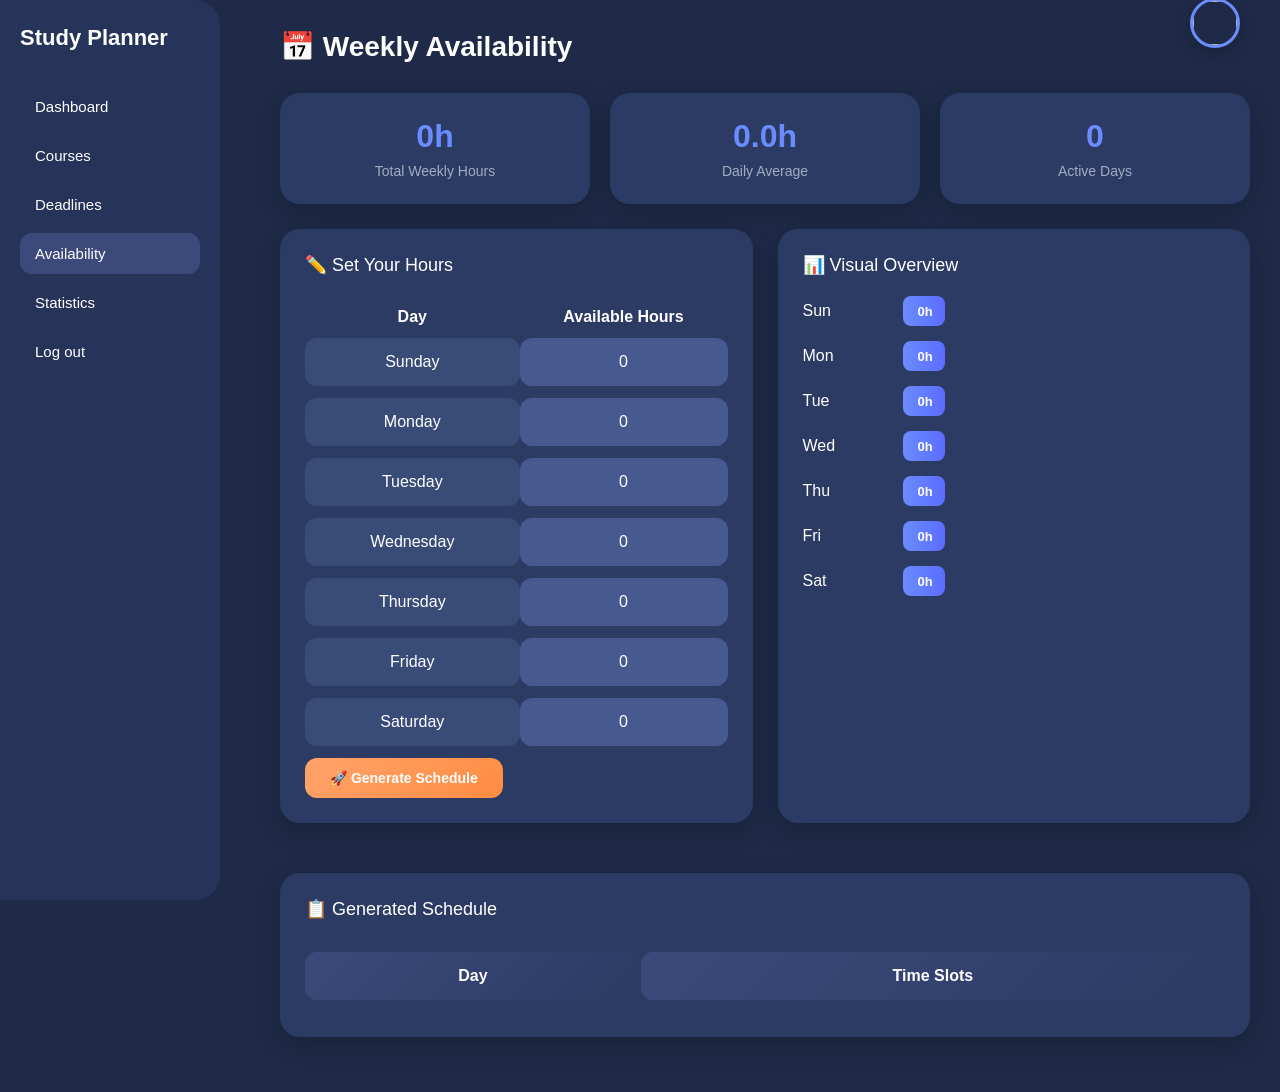
==== availability.html @ 5db8376b "Add files via upload" ====
<!DOCTYPE html>
<html>
<head>
<meta charset="UTF-8">
<title>Weekly Availability</title>
<link rel="stylesheet" href="style.css">

</head>

<body>
<body onload="loadUserProfile();">

<div class="sidebar">
  <h2>Study Planner</h2>
  <a href="dashboard.html">Dashboard</a>
  <a href="courses.html">Courses</a>
  <a href="deadlines.html">Deadlines</a>
  <a href="availability.html" class="active">Availability</a>
  <a href="statistics.html">Statistics</a>
  <a href="index.html">Log out</a>
</div>

<div class="main">
  <h1>📅 Weekly Availability</h1>
<div class="top-user">
  <span id="userNameDisplay"></span>
  <img id="userAvatar" class="user-avatar">
</div>

  <!-- Stats -->
  <div class="availability-stats">
    <div class="stat-box">
      <div class="number" id="totalHours">0h</div>
      <div class="label">Total Weekly Hours</div>
    </div>
    <div class="stat-box">
      <div class="number" id="avgHours">0h</div>
      <div class="label">Daily Average</div>
    </div>
    <div class="stat-box">
      <div class="number" id="activeDays">0</div>
      <div class="label">Active Days</div>
    </div>
  </div>

  <!-- Grid -->
  <div class="availability-grid">
    
    <!-- Input Table -->
    <div class="card">
      <h3 class="section-title">✏️ Set Your Hours</h3>
      <table id="availabilityTable">
        <tr>
          <th>Day</th>
          <th>Available Hours</th>
        </tr>
        <tr><td>Sunday</td><td contenteditable="true">0</td></tr>
        <tr><td>Monday</td><td contenteditable="true">0</td></tr>
        <tr><td>Tuesday</td><td contenteditable="true">0</td></tr>
        <tr><td>Wednesday</td><td contenteditable="true">0</td></tr>
        <tr><td>Thursday</td><td contenteditable="true">0</td></tr>
        <tr><td>Friday</td><td contenteditable="true">0</td></tr>
        <tr><td>Saturday</td><td contenteditable="true">0</td></tr>
      </table>
      <button id="saveAvailability">🚀 Generate Schedule</button>
    </div>

    <!-- Visual Overview -->
    <div class="card">
      <h3 class="section-title">📊 Visual Overview</h3>
      <div id="visualBars"></div>
    </div>

  </div>

  <!-- Generated Schedule -->
  <div class="card" style="margin-top: 25px;">
    <h3 class="section-title">📋 Generated Schedule</h3>
    <table id="scheduleTable">
      <thead>
        <tr>
          <th>Day</th>
          <th>Time Slots</th>
        </tr>
      </thead>
      <tbody></tbody>
    </table>
  </div>

</div>

<script>
let availability = JSON.parse(localStorage.getItem("availability")) || {
  "Sunday": 0, "Monday": 0, "Tuesday": 0, "Wednesday": 0,
  "Thursday": 0, "Friday": 0, "Saturday": 0
};

function populateTable() {
  const table = document.getElementById("availabilityTable");
  for (let i = 1; i < table.rows.length; i++) {
    const day = table.rows[i].cells[0].innerText;
    table.rows[i].cells[1].innerText = availability[day];
  }
  updateStats();
  renderBars();
}

function updateStats() {
  const values = Object.values(availability);
  const total = values.reduce((a, b) => a + b, 0);
  const avg = (total / 7).toFixed(1);
  const active = values.filter(v => v > 0).length;

  document.getElementById("totalHours").innerText = total + "h";
  document.getElementById("avgHours").innerText = avg + "h";
  document.getElementById("activeDays").innerText = active;
}

function renderBars() {
  const container = document.getElementById("visualBars");
  const maxHours = Math.max(...Object.values(availability), 1);

  container.innerHTML = Object.entries(availability).map(([day, hours]) => {
    const width = (hours / maxHours) * 100;
    return `
      <div class="day-bar">
        <span class="day-name">${day.slice(0, 3)}</span>
        <div class="bar" style="width: ${Math.max(width, 10)}%">${hours}h</div>
      </div>
    `;
  }).join('');
}

function generateSchedule() {
  const table = document.getElementById("availabilityTable");
  const scheduleBody = document.querySelector("#scheduleTable tbody");
  scheduleBody.innerHTML = "";

  for (let i = 1; i < table.rows.length; i++) {
    const day = table.rows[i].cells[0].innerText;
    const hours = parseInt(table.rows[i].cells[1].innerText) || 0;
    availability[day] = hours;

    const tr = document.createElement("tr");
    const tdDay = document.createElement("td");
    tdDay.innerText = day;
    
    const tdSlots = document.createElement("td");
    let slots = "";
    for (let h = 0; h < hours; h++) {
      slots += '<span class="time-block"></span>';
    }
    tdSlots.innerHTML = slots || "—";

    tr.appendChild(tdDay);
    tr.appendChild(tdSlots);
    scheduleBody.appendChild(tr);
  }

  localStorage.setItem("availability", JSON.stringify(availability));
  updateStats();
  renderBars();
}

populateTable();
document.getElementById("saveAvailability").addEventListener("click", generateSchedule);
</script>

</body>
</html>
---- style.css ----
/* ===========================
   RESET & BASE
=========================== */
* {
  margin: 0;
  padding: 0;
  box-sizing: border-box;
}

body {
  font-family: 'Poppins', sans-serif;
  background: #1e2a47;
  color: white;
  min-height: 100vh;
  overflow-x: hidden;
}

/* ===========================
   SIDEBAR (Dashboard Pages)
=========================== */
.sidebar {
  width: 220px;
  background: #26345a;
  padding: 25px 20px;
  height: 100vh;
  position: fixed;
  top: 0;
  left: 0;
  border-top-right-radius: 25px;
  border-bottom-right-radius: 25px;
}

.sidebar h2 {
  margin-bottom: 35px;
  font-size: 22px;
  font-weight: 600;
}

.sidebar a {
  display: block;
  color: white;
  text-decoration: none;
  padding: 12px 15px;
  margin: 8px 0;
  border-radius: 12px;
  transition: 0.3s;
  font-size: 15px;
}

.sidebar a:hover,
.sidebar a.active {
  background: #3b4a7a;
  font-weight: 500;
}

/* ===========================
   MAIN CONTENT (Dashboard Pages)
=========================== */
.main {
  margin-left: 250px;
  padding: 30px;
  min-height: 100vh;
}

.main h1 {
  margin-bottom: 30px;
  font-size: 28px;
  font-weight: 600;
}

/* ===========================
   CARDS (Dashboard Pages)
=========================== */
.card {
  background: #2b3b63;
  padding: 25px;
  border-radius: 20px;
  margin-bottom: 25px;
  box-shadow: 0 8px 25px rgba(0, 0, 0, 0.2);
}

.card h3 {
  margin-bottom: 20px;
  font-size: 18px;
  font-weight: 500;
}

/* ===========================
   TABLES
=========================== */
table {
  width: 100%;
  border-collapse: separate;
  border-spacing: 0 12px;
}

table thead th {
  background: linear-gradient(135deg, #3b4a7a, #2b3b63);
  padding: 15px 20px;
  border-radius: 12px;
  font-weight: 600;
  text-align: center;
}

table tbody td {
  background: #394b77;
  padding: 15px 20px;
  border-radius: 12px;
  text-align: center;
  transition: 0.3s;
}

table tbody tr:hover td {
  background: #475a90;
}

table td[contenteditable="true"] {
  background: #475a90;
  cursor: text;
}

table td[contenteditable="true"]:focus {
  outline: 2px solid #6a8cff;
  background: #5a6a9a;
}

/* ===========================
   BUTTONS (Dashboard Pages)
=========================== */
button {
  padding: 12px 25px;
  border: none;
  border-radius: 12px;
  cursor: pointer;
  font-weight: bold;
  font-size: 14px;
  transition: 0.3s;
}

button:hover {
  transform: scale(1.05);
}

button:not(.btn-edit):not(.btn-delete):not(.btn-secondary):not(.logout-btn):not(.toggle-btn) {
  background: linear-gradient(135deg, #6a8cff, #5b6cff);
  color: white;
}

.btn-edit {
  background: #fbbf24;
  color: #1e2a47;
  padding: 8px 16px;
  margin: 0 5px;
  border-radius: 8px;
}

.btn-edit:hover { background: #f59e0b; }

.btn-delete {
  background: #f87171;
  color: white;
  padding: 8px 16px;
  margin: 0 5px;
  border-radius: 8px;
}

.btn-delete:hover { background: #ef4444; }

#saveAvailability {
  background: linear-gradient(135deg, #ffa36a, #ff8c42);
  color: white;
}

#saveAvailability:hover {
  background: linear-gradient(135deg, #ff8c42, #ff7a2e);
}

/* ===========================
   INPUTS (Dashboard Pages)
=========================== */
input[type="text"],
input[type="number"],
input[type="date"],
input[type="email"],
input[type="password"] {
  padding: 12px 20px;
  border-radius: 12px;
  border: none;
  background: #394b77;
  color: white;
  font-size: 14px;
  transition: 0.3s;
}

input::placeholder { color: #a0aec0; }

input:focus {
  outline: 2px solid #6a8cff;
  background: #475a90;
}

/* ===========================
   STATS CARDS
=========================== */
.stats-cards,
.course-stats,
.deadline-stats,
.availability-stats {
  display: flex;
  gap: 20px;
  margin-bottom: 25px;
}

.stat-box, .stat-card {
  flex: 1;
  background: #2b3b63;
  padding: 25px;
  border-radius: 20px;
  text-align: center;
  box-shadow: 0 8px 25px rgba(0, 0, 0, 0.2);
}

.stat-box .number, .stat-card .number {
  font-size: 32px;
  font-weight: bold;
  color: #6a8cff;
}

.stat-box .label, .stat-card .label {
  font-size: 14px;
  color: #a0aec0;
  margin-top: 8px;
}

.stat-box.urgent .number { color: #f87171; }
.stat-box.soon .number   { color: #fbbf24; }
.stat-box.normal .number { color: #4ade80; }

/* ===========================
   GRID LAYOUTS
=========================== */
.dashboard-grid {
  display: grid;
  grid-template-columns: 2fr 1fr;
  gap: 25px;
  margin-bottom: 25px;
}

.bottom-grid {
  display: grid;
  grid-template-columns: repeat(3, 1fr);
  gap: 25px;
}

.forms-grid {
  display: grid;
  grid-template-columns: 1fr 1fr;
  gap: 20px;
  margin-bottom: 25px;
}

.availability-grid, .stats-container {
  display: grid;
  grid-template-columns: 1fr 1fr;
  gap: 25px;
  margin-bottom: 25px;
}

/* ===========================
   FORM LAYOUTS
=========================== */
.add-form, .form-row {
  display: flex;
  gap: 15px;
  align-items: center;
  flex-wrap: wrap;
  margin-bottom: 20px;
}

.add-form input, .form-row input {
  flex: 1;
  min-width: 150px;
}

.form-card {
  background: #2b3b63;
  padding: 25px;
  border-radius: 20px;
}

.form-card h3 {
  margin-bottom: 20px;
  display: flex;
  align-items: center;
  gap: 10px;
}

/* ===========================
   PRIORITY BADGES
=========================== */
.priority-high {
  background: #f87171;
  padding: 5px 12px;
  border-radius: 20px;
  font-size: 12px;
  font-weight: bold;
}

.priority-medium {
  background: #fbbf24;
  color: #1e2a47;
  padding: 5px 12px;
  border-radius: 20px;
  font-size: 12px;
  font-weight: bold;
}

.priority-low {
  background: #4ade80;
  color: #1e2a47;
  padding: 5px 12px;
  border-radius: 20px;
  font-size: 12px;
  font-weight: bold;
}

/* ===========================
   TYPE BADGES
=========================== */
.type-assignment {
  background: #8b5cf6;
  padding: 5px 12px;
  border-radius: 20px;
  font-size: 12px;
}

.type-exam {
  background: #ec4899;
  padding: 5px 12px;
  border-radius: 20px;
  font-size: 12px;
}

/* ===========================
   HORIZONTAL BARS (Availability)
=========================== */
.day-bar, .bar-row {
  display: flex;
  align-items: center;
  margin-bottom: 15px;
}

.day-bar .day-name, .bar-row .day-name {
  width: 100px;
  font-weight: 500;
}

.day-bar .bar, .bar-row .bar {
  height: 30px;
  background: linear-gradient(90deg, #6a8cff, #5b6cff);
  border-radius: 8px;
  display: flex;
  align-items: center;
  justify-content: flex-end;
  padding-right: 12px;
  color: white;
  font-weight: bold;
  font-size: 13px;
  min-width: 40px;
  transition: 0.3s;
}

.day-bar .bar:hover, .bar-row .bar:hover { transform: scaleX(1.02); }

/* ===========================
   VERTICAL BARS (Performance)
=========================== */
.performance-bars {
  display: flex;
  align-items: flex-end;
  gap: 15px;
  height: 150px;
  padding-top: 20px;
}

.bar-item {
  display: flex;
  flex-direction: column;
  align-items: center;
  gap: 8px;
}

.bar-item .bar {
  width: 35px;
  background: linear-gradient(180deg, #6a8cff, #5b6cff);
  border-radius: 8px 8px 0 0;
  transition: 0.3s;
}

.bar-item .bar:hover {
  transform: scaleY(1.05);
  background: linear-gradient(180deg, #8ba4ff, #6a8cff);
}

.bar-label {
  font-size: 11px;
  color: #a0aec0;
  text-align: center;
}

/* ===========================
   TIME BLOCKS
=========================== */
.time-block {
  display: inline-block;
  width: 25px;
  height: 25px;
  background: linear-gradient(135deg, #6a8cff, #5b6cff);
  border-radius: 5px;
  margin: 2px;
}

/* ===========================
   PROGRESS CIRCLES
=========================== */
.visit-circles {
  display: flex;
  gap: 15px;
  flex-wrap: wrap;
}

.circle {
  width: 70px;
  height: 70px;
  border-radius: 50%;
  background: conic-gradient(#6a8cff var(--percent), #394b77 0);
  display: flex;
  align-items: center;
  justify-content: center;
  position: relative;
}

.circle::before {
  content: '';
  position: absolute;
  width: 50px;
  height: 50px;
  background: #2b3b63;
  border-radius: 50%;
}

.circle span {
  position: relative;
  z-index: 1;
  font-size: 14px;
  font-weight: bold;
}

.circle-label {
  text-align: center;
  font-size: 11px;
  color: #a0aec0;
  margin-top: 5px;
}

/* ===========================
   LIST ITEMS
=========================== */
.course-item, .deadline-item, .teacher-item {
  display: flex;
  justify-content: space-between;
  align-items: center;
  padding: 15px;
  background: #394b77;
  border-radius: 12px;
  margin-bottom: 10px;
  transition: 0.3s;
}

.course-item:hover, .deadline-item:hover, .teacher-item:hover { background: #475a90; }

.course-item .hours {
  background: #6a8cff;
  padding: 5px 12px;
  border-radius: 20px;
  font-size: 12px;
  font-weight: bold;
}

.deadline-info h4, .teacher-info h4 {
  font-size: 14px;
  margin-bottom: 3px;
}

.deadline-info span, .teacher-info span {
  font-size: 12px;
  color: #a0aec0;
}

.days-left {
  padding: 5px 12px;
  border-radius: 20px;
  font-size: 12px;
  font-weight: bold;
}

.days-left.urgent { background: #f87171; }
.days-left.soon   { background: #fbbf24; color: #1e2a47; }
.days-left.normal { background: #4ade80; color: #1e2a47; }

/* ===========================
   TEACHER AVATAR
=========================== */
.teacher-avatar {
  width: 40px;
  height: 40px;
  border-radius: 50%;
  background: #6a8cff;
  display: flex;
  align-items: center;
  justify-content: center;
  font-weight: bold;
}

/* ===========================
   WELCOME CARD
=========================== */
.welcome-card {
  background: linear-gradient(135deg, #6a8cff, #5b6cff);

  padding: 30px;
  border-radius: 30px;
  margin-bottom: 30px;
  display: flex;
  justify-content: space-between;
  align-items: center;
}

.welcome-card h2 { font-size: 28px; margin-bottom: 8px; }
.welcome-card p  { color: #e2e8f0; font-size: 16px; }

/* ===========================
   SECTION TITLE
=========================== */
.section-title {
  margin-bottom: 20px;
  font-size: 18px;
  display: flex;
  align-items: center;
  gap: 10px;
}

/* ===========================
   EMPTY STATE
=========================== */
.empty-state, #emptyMsg {
  text-align: center;
  padding: 40px;
  color: #a0aec0;
}

.empty-state span, #emptyMsg span {
  font-size: 50px;
  display: block;
  margin-bottom: 15px;
}

/* ===========================
   STATUS COLORS
=========================== */
.status-completed { color: #4ade80; }
.status-missed    { color: #f87171; }

/* ===========================
   LANDING PAGE (index.html)
   Scoped under .landing-page
=========================== */
.landing-page {
  background: linear-gradient(135deg, #f5f5f5, #ffffff);
  color: #333;
}

.landing-page .container {
  display: flex;
  min-height: 100vh;
}

.landing-page .overlay {
  position: fixed;
  top: 0; left: 0;
  width: 100%; height: 100%;
  background: rgba(0, 0, 0, 0.3);
  backdrop-filter: blur(5px);
  opacity: 0;
  visibility: hidden;
  transition: 0.3s;
  z-index: 1000;
}

.landing-page .overlay.active {
  opacity: 1;
  visibility: visible;
}

.landing-page .sidebar {
  width: 250px;
  position: fixed;
  top: 0;
  left: -250px;
  height: 100%;
  background: linear-gradient(135deg, #ffffff, #e0e5f2);
  display: flex;
  flex-direction: column;
  align-items: center;
  padding-top: 60px;
  box-shadow: 2px 0 20px rgba(0, 0, 0, 0.2);
  transition: left 0.3s ease;
  z-index: 1001;
  border-radius: 0;
}

.landing-page .main {
  flex: 1;
  display: flex;
  flex-direction: column;
  margin-left: 0;
  padding: 0;
  min-height: 100vh;
}

.landing-page .header {
  display: flex;
  align-items: center;
  justify-content: space-between;
  padding: 0 20px;
  height: 60px;
  background-color: #ffffff;
  box-shadow: 0 5px 15px rgba(0, 0, 0, 0.1);
}

.landing-page .header h1 {
  font-size: 30px;
  color: #1e3f7f;
  position: absolute;
  left: 50%;
  transform: translateX(-50%);
  margin-bottom: 0;
}

.landing-page .logo {
  width: 150px;
  margin-left: 10px;
}

.landing-page .toggle-btn {
  font-size: 26px;
  background: none;
  border: none;
  cursor: pointer;
  padding: 0;
}

.landing-page .toggle-btn:hover { transform: none; }

.landing-page .header-button button {
  background-color: #1e3f7f;
  color: #f5f5f5;
  padding: 12px 25px;
  border-radius: 20px;
}

.landing-page .header-button button:hover {
  background-color: #6190E8;
  transform: none;
}

.landing-page .hero {
  flex: 1;
  text-align: center;
  padding: 50px;
  background: linear-gradient(120deg, #ff9f43, #ff6b6b, #1e3f7f);
  background-size: 400% 400%;
  animation: gradientBG 12s ease infinite;
  color: white;
}

.landing-page .hero h2 { font-size: 40px; }

.landing-page .hero button {
  padding: 12px 25px;
  border-radius: 20px;
}

@keyframes gradientBG {
  0%   { background-position: 0% 50%; }
  50%  { background-position: 100% 50%; }
  100% { background-position: 0% 50%; }
}

.landing-page .section {
  padding: 60px;
  text-align: center;
  color: #333;
}

.landing-page .cards {
  display: flex;
  gap: 20px;
  justify-content: center;
  flex-wrap: wrap;
}

.landing-page .card {
  background: #f3f3f3;
  width: 220px;
  height: 180px;
  border-radius: 20px;
  text-align: center;
  padding: 25px;
  cursor: pointer;
  transition: 0.4s;
  position: relative;
  overflow: hidden;
  box-shadow: none;
  margin-bottom: 0;
  color: #333;
}

.landing-page .card i {
  font-size: 40px;
  color: #1e3f7f;
  margin-bottom: 15px;
}

.landing-page .card h4 {
  margin: 10px 0;
  color: #0b3c5d;
  transition: 0.3s;
}

.landing-page .card:hover {
  background: #1e3f7f;
  transform: translateY(-10px);
}

.landing-page .card:hover i { color: white; }

.landing-page .card:hover h4 {
  opacity: 0;
  transform: translateY(-20px);
}

.landing-page .card p {
  opacity: 0;
  transform: translateY(20px);
  font-size: 14px;
  color: white;
  transition: 0.3s;
  position: absolute;
  bottom: 20px;
  left: 20px;
  right: 20px;
}

.landing-page .card:hover p {
  opacity: 1;
  transform: translateY(0);
}

.landing-page footer {
  background: #333;
  color: #fff;
  text-align: center;
  padding: 20px;
}

.landing-page .logout-btn {
  background: #1e3f7f;
  color: white;
  border-radius: 20px;
  padding: 10px 20px;
}

.landing-page .logout-btn:hover {
  background: #6190E8;
  transform: none;
}

.landing-page .profile {
  width: 80px;
  border-radius: 50%;
  margin-bottom: 20px;
}

/* ===========================
   RESPONSIVE
=========================== */
@media (max-width: 1200px) {
  .bottom-grid { grid-template-columns: 1fr 1fr; }
}

@media (max-width: 992px) {
  .dashboard-grid,
  .availability-grid,
  .stats-container,
  .forms-grid { grid-template-columns: 1fr; }
  .bottom-grid { grid-template-columns: 1fr; }
}

@media (max-width: 768px) {
  .sidebar {
    width: 100%;
    height: auto;
    position: relative;
    border-radius: 0;
    padding: 15px;
  }
  .sidebar a { display: inline-block; margin: 5px; }
  .main { margin-left: 0; padding: 20px; }
  .stats-cards, .course-stats, .deadline-stats, .availability-stats { flex-direction: column; }
  .add-form, .form-row { flex-direction: column; }
  .add-form input, .form-row input { width: 100%; }
}

/*صفحه الي  ترحب */
.success-page {
  width:100%;
  height:100vh;
  display:flex;
  flex-direction:column;
  justify-content:center;
  align-items:center;
  background:linear-gradient(135deg,#e9f1ff,#cfe0ff);
  text-align:center;
}
.success-page h1 {
  color:#1e3f7f;
  margin-bottom:20px;
}
.success-page p {
  font-size:18px;
  color:#333;
}



.top-user {
  position: absolute;
  top: 25px;
  right: 30px;
  display: flex;
  align-items: center;
  gap: 12px;
  z-index: 10;
}

.top-user .user-name {
  font-size: 18px;
  font-weight: 600;
  color: #ffffff;
}

.user-avatar {
  width: 45px;
  height: 45px;
  border-radius: 50%;
  object-fit: cover;
  border: 3px solid #6a8cff;
  box-shadow: 0 4px 12px rgba(0,0,0,0.2);
}
.brand-logo {
  width: 180px;
  display: flex;
  justify-content: center;
  margin-bottom: 25px;
}

.brand-img {
  width: 100%;
  object-fit: contain;
}

.top-user {
  position: absolute;
  top: -2px;
  right: 40px;
  display: flex;
  align-items: center;
  gap: 12px;
  z-index: 10;
}

#userNameDisplay {
  font-size: 20px;
  font-weight: 600;
  color: white;
}

.user-avatar {
  width: 50px;
  height: 50px;
  border-radius: 50%;
  object-fit: cover;
  border: 3px solid #6a8cff;
  box-shadow: 0 5px 15px rgba(0,0,0,0.2);
}
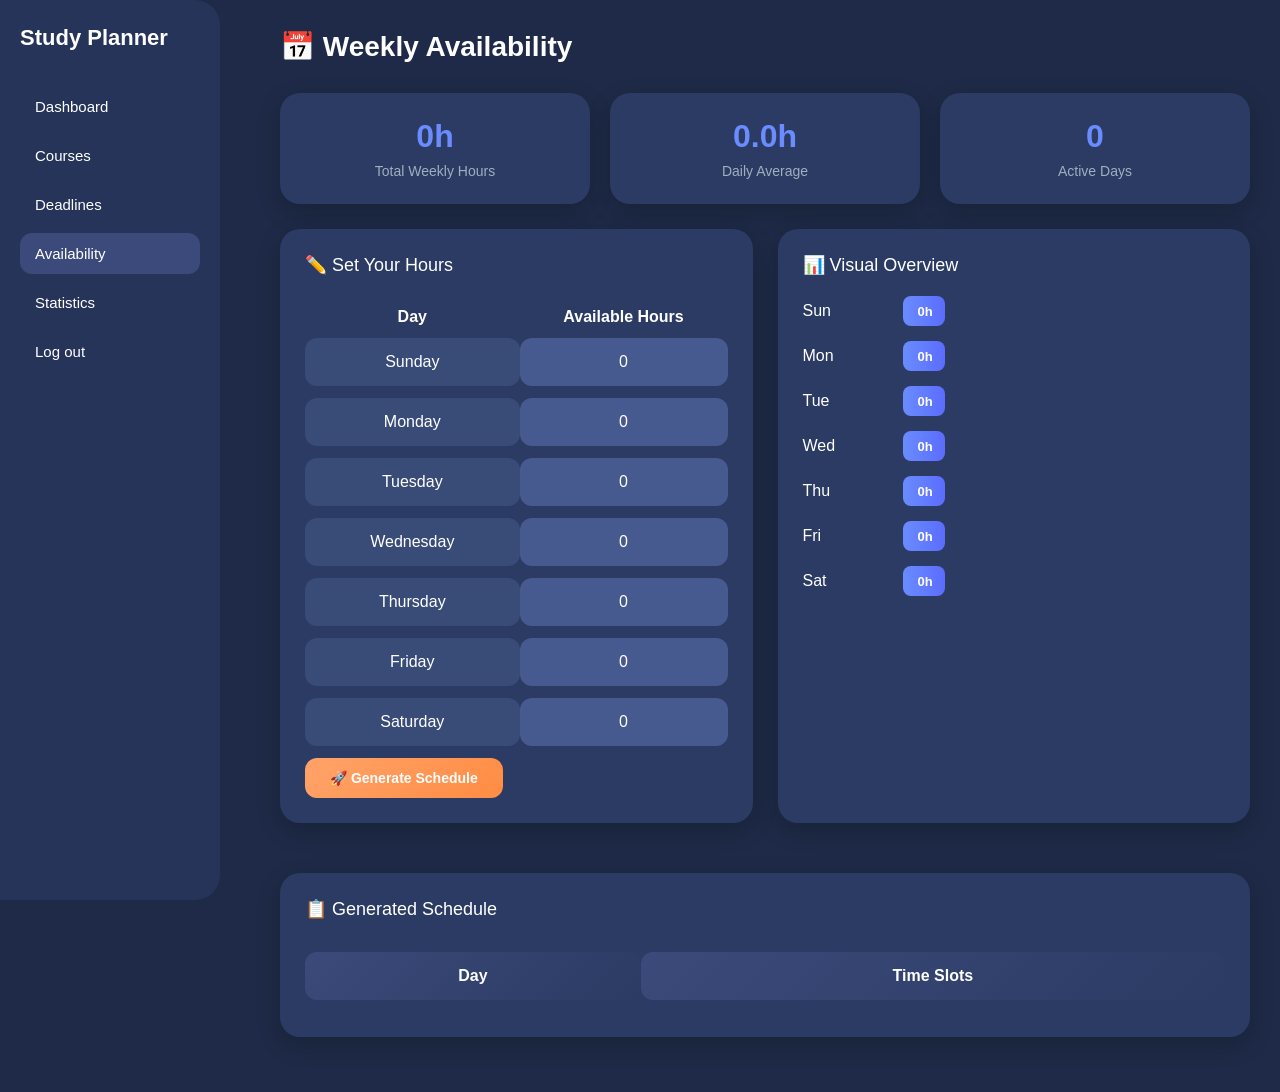
==== commit 3837d0de: "Update availability.html" ====
--- a/availability.html
+++ b/availability.html
@@ -22,10 +22,7 @@
 
 <div class="main">
   <h1>📅 Weekly Availability</h1>
-<div class="top-user">
-  <span id="userNameDisplay"></span>
-  <img id="userAvatar" class="user-avatar">
-</div>
+
 
   <!-- Stats -->
   <div class="availability-stats">
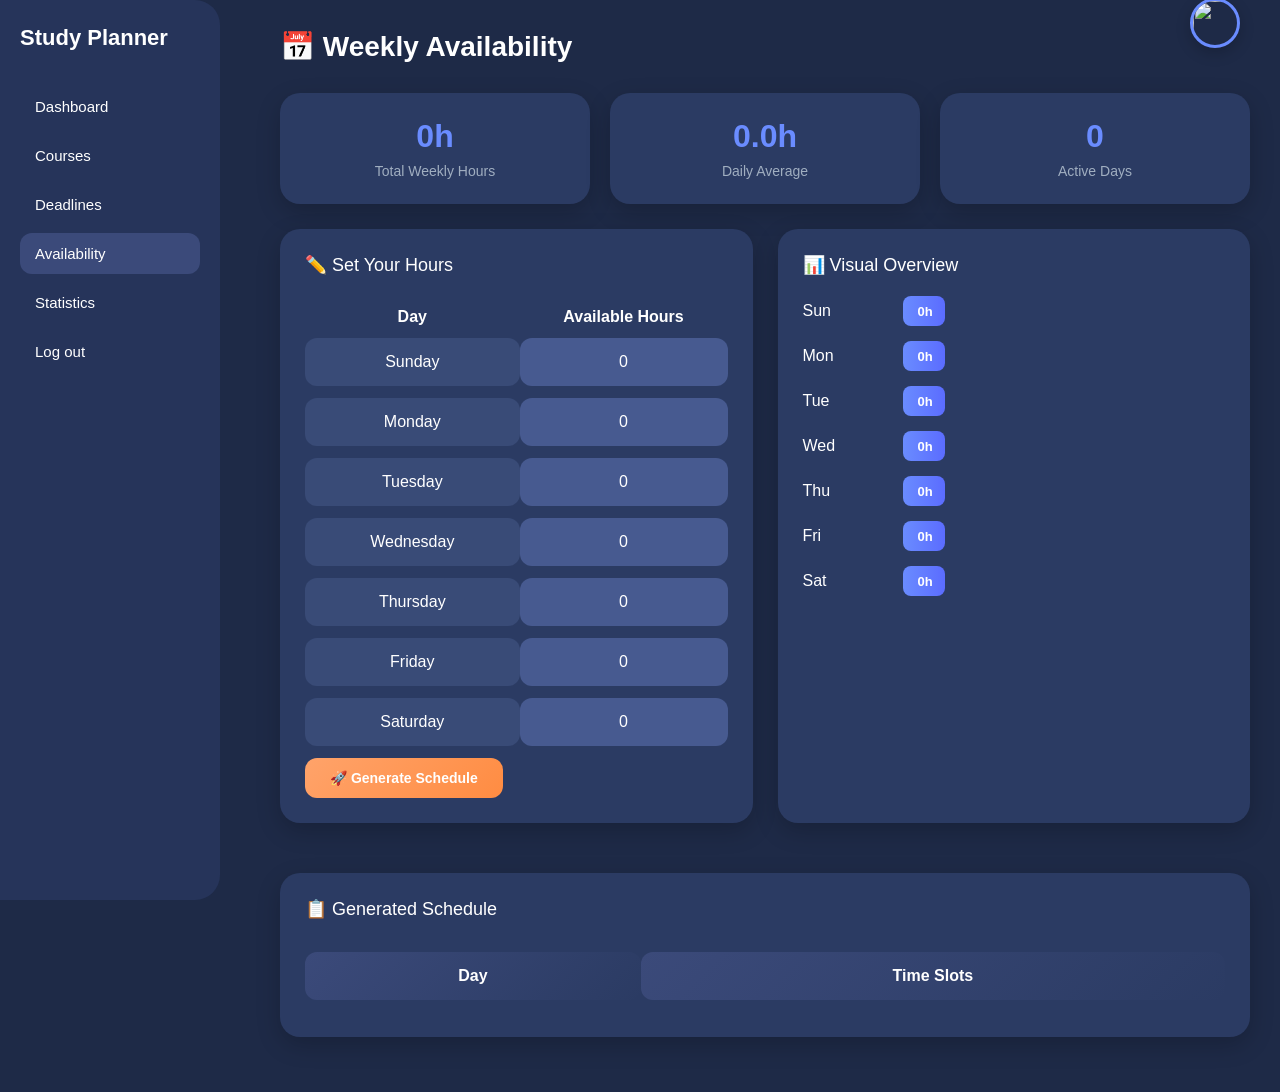
==== commit 142695bf: "Add user display section to availability page" ====
--- a/availability.html
+++ b/availability.html
@@ -22,7 +22,10 @@
 
 <div class="main">
   <h1>📅 Weekly Availability</h1>
-
+<div class="top-user">
+  <span id="userNameDisplay"></span>
+  <img id="userAvatar" class="user-avatar" src="c:\Users\danam\Desktop\web-project5\female.png">
+</div>
 
   <!-- Stats -->
   <div class="availability-stats">
